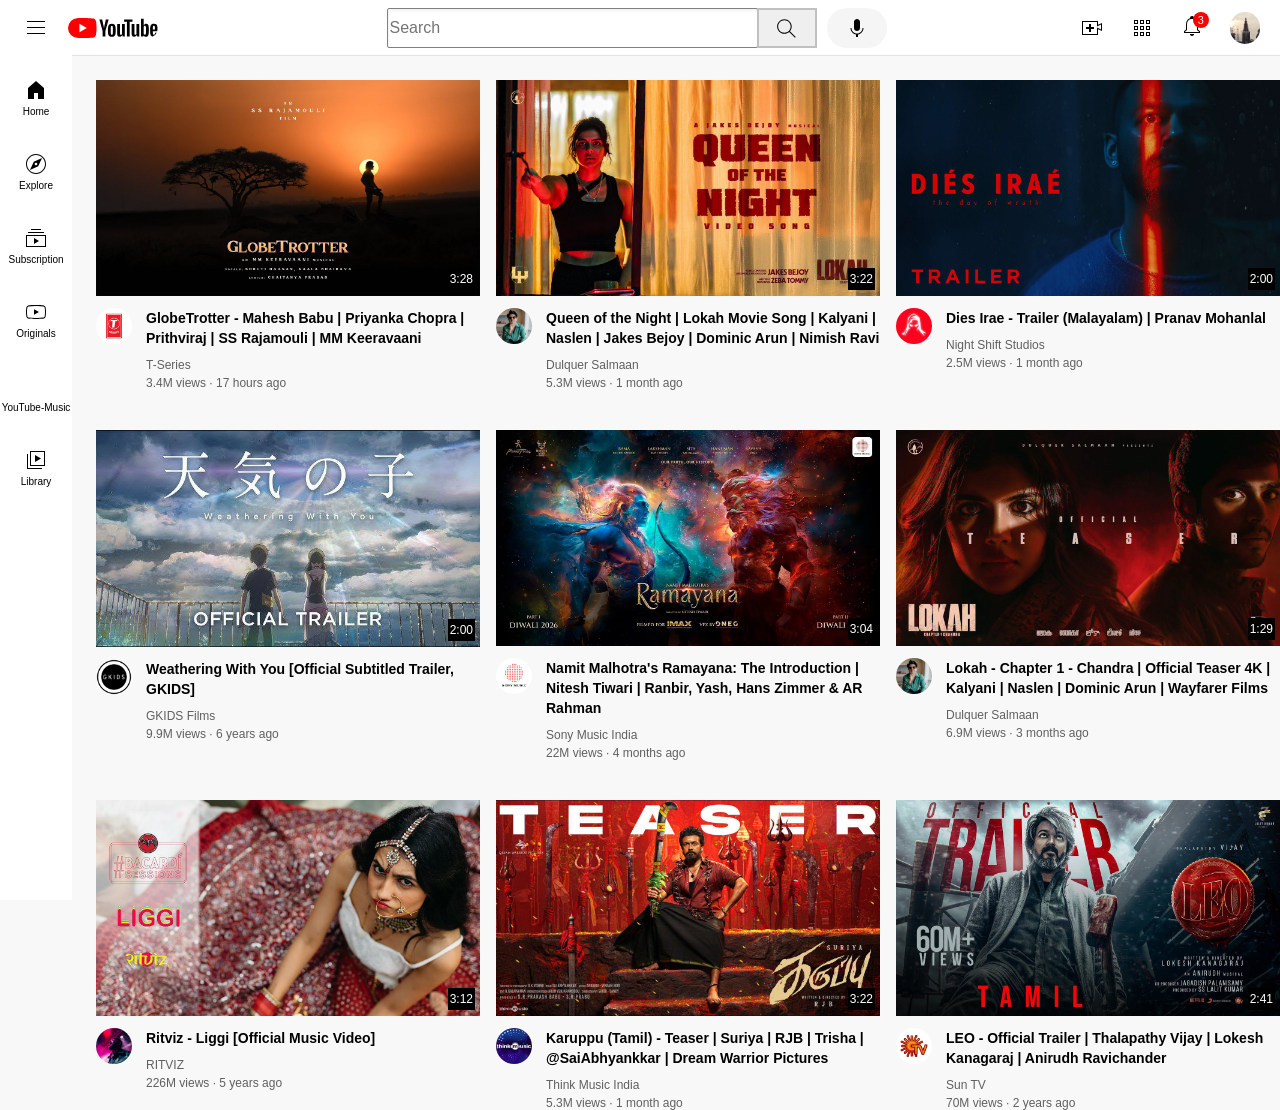
==== index.html @ 593ebe01 "renamed to index.html for GitHub Pages" ====
<!DOCTYPE html>
<html lang="en">
<head>
    <meta charset="UTF-8">
    <meta name="viewport" content="width=device-width, initial-scale=1.0">
    <title>YouTubeclone</title>
    <link rel="stylesheet" href="styles/video.css">
    <link rel="stylesheet" href="styles/header.css">
    <link rel="stylesheet" href="styles/general.css">
    <link rel="stylesheet" href="styles/sidebar.css">
</head>
<body>


<div class="header">

<div class="left-section">
<img class="hamburger-menu" src="icons/hamburger-menu.svg" alt="">
<img class="youtube-logo" src="icons/youtube-logo.svg" alt="">
</div>

<div class="middle-section">
<input class="search-bar" type="text" placeholder="Search">

<button class="search-button">
<img class="search-icons" src="icons/search.svg" alt="">
<div class="tooltip">Search</div>    
</button>
<button class="voice-search-button"> 
<img class="voice-search-icon" src="icons/voice-search-icon.svg" alt="">
</button>
</div>

<div class="right-section">
<img class="upload-icons" src="icons/upload.svg" alt="">
<img class="youtube-apps-icons" src="icons/youtube-apps.svg" alt="">
<div class="notifications-icons-container">
<img class="notifications-icons" src="icons/notifications.svg" alt="">
<div class="notification-count">3</div>
</div>

<img class="current-user-picture" src="chanel-pictures/Pala.jpg" alt="">
</div>
</div>

<div class="side-bar">

<div class="sidebar-link">
<img src="icons/home.svg" alt="">
<div>Home</div>
</div>
<div class="sidebar-link">
<img src="icons/explore.svg" alt="">
<div>Explore</div>
</div>
<div class="sidebar-link">
<img src="icons/subscriptions.svg" alt="">
<div>Subscription</div>
</div>
<div class="sidebar-link">
<img src="icons/originals.svg" alt="">
<div>Originals</div>
</div>
<div class="sidebar-link">
<img src="icons/youtube-music.svg" alt="">
<div>YouTube-Music</div>
</div>
<div class="sidebar-link">
<img src="icons/library.svg" alt="">
<div>Library</div>
</div>

</div>

<div class="video-grid"> 
<a href="https://youtu.be/0oIvIwJ3qKg?si=9H8IpR0Sf2zk4hbt" class="video-preview">
<div class="thumbnail-row">
<img class="thumbnails" src="thumbnails/Globetrotter.jpg" alt="">
<div class="video-time">3:28</div>
</div>

<div class="video-info-grid">
<div class="chanel-picture">
<img class="profile-picture" src="chanel-pictures/T-series.jpg" alt="">
</div>
<div class="video-info">
<p class="video-title">GlobeTrotter - Mahesh Babu | Priyanka Chopra | Prithviraj | SS Rajamouli | MM Keeravaani</p>
<p class="video-author">T-Series</p>
<p class="video-stats">3.4M views &#183 17 hours ago</p>
</div>
</div> 
</a>

<a href="https://youtu.be/DXm6diugHCc?si=QHAbHOcnzCf-R_RY" class="video-preview">
<div class="thumbnail-row">
<img class="thumbnails" src="thumbnails/Lokah-Queen.jpg" alt="">
<div class="video-time">3:22</div>
</div>
<div class="video-info-grid">
<div class="chanel-picture">
<img class="profile-picture" src="chanel-pictures/dqsalman.jpg" alt="">
</div>
<div class="video-info">
<p class="video-title">Queen of the Night | Lokah Movie Song | Kalyani | Naslen | Jakes Bejoy | Dominic Arun | Nimish Ravi</p>
<p class="video-author">Dulquer Salmaan</p>
<p class="video-stats">5.3M views &#183 1 month ago</p>
</div>
</div>
</a>

<a href="https://youtu.be/S1FGXOamA5I?si=O52lsT6pbvv0F_Ot" class="video-preview">
<div class="thumbnail-row">
<img class="thumbnails" src="thumbnails/Dies Irae.jpg" alt="">
<div class="video-time">2:00</div>
</div>

<div class="video-info-grid">
<div class="chanel-picture">
<img class="profile-picture" src="chanel-pictures/Night Shift.jpg" alt="">
</div>
<div class="video-info">
<p class="video-title">Dies Irae - Trailer (Malayalam) | Pranav Mohanlal</p>
<p class="video-author">Night Shift Studios</p>
<p class="video-stats">2.5M views &#183 1 month ago</p>
</div>
</div> 
</a>

<a href="https://youtu.be/Q6iK6DjV_iE?si=RsnCZMeVHOcnkAAb" class="video-preview">
<div class="thumbnail-row">
<img class="thumbnails" src="thumbnails/weathering with you.jpg" alt="">
<div class="video-time">2:00</div>
</div>
<div class="video-info-grid">
<div class="chanel-picture">
<img class="profile-picture" src="chanel-pictures/channels4_profile.jpg" alt="">
</div>
<div class="video-info">
<p class="video-title">Weathering With You [Official Subtitled Trailer, GKIDS]</p>
<p class="video-author">GKIDS Films</p>
<p class="video-stats">9.9M views &#183 6 years ago</p>
</div>
</div>
</a>

<a href="https://youtu.be/gzUu-FJ7s-Y?si=9zWEPDcI8IpvMNgK" class="video-preview">
<div class="thumbnail-row">
<img class="thumbnails" src="thumbnails/Ramayana.jpg" alt="">
<div class="video-time">3:04</div>
</div>

<div class="video-info-grid">
<div class="chanel-picture">
<img class="profile-picture" src="chanel-pictures/Sony Music.jpg" alt="">
</div>
<div class="video-info">
<p class="video-title">Namit Malhotra's Ramayana: The Introduction | Nitesh Tiwari | Ranbir, Yash, Hans Zimmer & AR Rahman</p>
<p class="video-author">Sony Music India</p>
<p class="video-stats">22M views &#183 4 months ago</p>
</div>
</div> 
</a>

<a href="https://youtu.be/u1Pz6OVZ5js?si=JT7D7ACYo405u3Kj" class="video-preview">
<div class="thumbnail-row">
<img class="thumbnails" src="thumbnails/Lokah-teaser.jpg" alt="">
<div class="video-time">1:29</div>
</div>
<div class="video-info-grid">
<div class="chanel-picture">
<img class="profile-picture" src="chanel-pictures/dqsalman.jpg" alt="">
</div>
<div class="video-info">
<p class="video-title">Lokah - Chapter 1 - Chandra | Official Teaser 4K | Kalyani | Naslen | Dominic Arun | Wayfarer Films</p>
<p class="video-author">Dulquer Salmaan</p>
<p class="video-stats">6.9M views &#183 3 months ago</p>
</div>
</div>
</a>

<a href="https://youtu.be/6BYIKEH0RCQ?si=1m7LI1rjW6Z7vqKq" class="video-preview">
<div class="thumbnail-row">
<img class="thumbnails" src="thumbnails/Liggi.jpg" alt="">
<div class="video-time">3:12</div>
</div>

<div class="video-info-grid">
<div class="chanel-picture">
<img class="profile-picture" src="chanel-pictures/Ritviz.jpg" alt="">
</div>
<div class="video-info">
<p class="video-title">Ritviz - Liggi [Official Music Video]</p>
<p class="video-author">RITVIZ</p>
<p class="video-stats">226M views &#183 5 years ago</p>
</div>
</div> 
</a>

<a href="https://youtu.be/Llss1aRo8tw?si=kUxomTq5mIpQwW3O" class="video-preview">
<div class="thumbnail-row">
<img class="thumbnails" src="thumbnails/karuppu.jpg" alt="">
<div class="video-time">3:22</div>
</div>
<div class="video-info-grid">
<div class="chanel-picture">
<img class="profile-picture" src="chanel-pictures/think.jpg" alt="">
</div>
<div class="video-info">
<p class="video-title">Karuppu (Tamil) - Teaser | Suriya | RJB | Trisha | ‪@SaiAbhyankkar‬ | Dream Warrior Pictures</p>
<p class="video-author">Think Music India</p>
<p class="video-stats">5.3M views &#183 1 month ago</p>
</div>
</div>
</a>

<a href="https://youtu.be/Po3jStA673E?si=HiaaKYqFZc07mJOI" class="video-preview">
<div class="thumbnail-row">
<img class="thumbnails" src="thumbnails/Leo.jpg" alt="">
<div class="video-time">2:41</div>
</div>

<div class="video-info-grid">
<div class="chanel-picture">
<img class="profile-picture" src="chanel-pictures/Sun tv.jpg" alt="">
</div>
<div class="video-info">
<p class="video-title">LEO - Official Trailer | Thalapathy Vijay | Lokesh Kanagaraj | Anirudh Ravichander</p>
<p class="video-author">Sun TV</p>
<p class="video-stats">70M views &#183 2 years ago</p>
</div>
</div> 
</a>



</div>  


</body>
</html>
---- styles/video.css ----
.thumbnails{
    width: 100%;
    
}

.video-title{
    margin-top: 0;
    font-size: 14px;
    font-weight: bold;
    line-height: 20px;
    margin-bottom: 10px;
}


.video-info-grid{
    display: grid;
    grid-template-columns: 50px 1fr;

}

.video-preview{
    text-decoration: none;   /* removes underline */
  color: inherit;          /* keeps original text color */
}

.profile-picture{
    width: 36px;
    border-radius: 50px;
}

.thumbnail-row{
    margin-bottom: 8px;
    position: relative;
}

.video-author,
.video-stats{
    font-size: 12px;
    color: rgb(96, 96, 96);   
}

.video-author{
    margin-bottom: 4px;
}

.video-grid{
    display: grid;
    grid-template-columns: 1fr 1fr 1fr;
    column-gap: 16px;
    row-gap: 40px;
}

.video-time{
    font-family: roboto,arial;
    font-size: 12px;
    font-weight: 500;
    padding-left: 2px;
    padding-right: 2px;
    padding-top: 4px;
    padding-bottom: 4px;
    background-color: black;
    color: white;
    position: absolute;
    bottom: 10px;
    right: 5px;
}
---- styles/header.css ----
.header{
    height: 55px;
    display: flex;
    flex-direction: row;
    justify-content: space-between;
    position: fixed;
    top: 0;
    left: 0;
    right: 0;
    background-color: white;
    border-bottom-width: 1px;
    border-bottom-style: solid;
    border-bottom-color: rgb(228, 228, 228);
    z-index: 100;
}

.left-section{
    
    display: flex;
    align-items: center;
}

.middle-section{
    flex: 1;
    margin-left: 70px;
    margin-right: 35px;
    max-width: 500px;
    display: flex;
    align-items: center;
}

.search-bar{
    flex: 1;
    height: 36px;
    font-size: 16px;
    border-width: 1px;
    border-style: solid;
    border-color: gray;
    border-radius: 2px;
    box-shadow: inset 1px 2px 3px rgba(0, 0, 0, 0.05);
    width: 0;
}

.search-bar::placeholder{
    font-family: roboto,arial;
    font-size: 16px;

}

.search-button{
    height: 40px;
    width: 60px;
    border-width: 1;
    border-style: solid;
    border-color: rgb(192, 192, 192);
    margin-left: -1px;
    margin-right: 10px;
    position: relative;
}

.search-button .tooltip{
    position: absolute;
    background-color: gray;
    color: white;
    padding-top: 4px;
    padding-bottom: 4px;
    padding-left: 8px;
    padding-right: 8px;
    border-radius: 2px;
    font-size: 12px;
    bottom: -30px;
    opacity: 0;
    transition: opacity 0.15s;
    pointer-events: none;
}

.search-button:hover .tooltip{
    opacity: 1;
}

.search-icons{
    height: 25px;
    margin-top: 4px;
    
}

.voice-search-button{
    height: 40px;
    width: 60px;
    border: none;
    border-radius: 24px;
    background-color: rgb(245, 245, 245);
}

.voice-search-icon{
    height: 24px;
    margin-top: 4px;
    
}

.right-section{
    width: 180px;
    margin-right: 20px;
    display: flex;
    align-items: center;
    justify-content: space-between;
    flex-shrink: 0;
}

.upload-icons{
    height: 24px;
}

.youtube-apps-icons{
    height: 24px;
}

.notifications-icons{
    height: 24px;
} 

.notifications-icons-container{
    position: relative;
}

.notification-count{
    position: absolute;
    top: -2px;
    right: -5px;
    background-color: red;
    color: white;
    font-family: roboto,arial;
    font-size: 11px;
    padding-left: 5px;
    padding-right: 5px;
    padding-top: 2px;
    padding-bottom: 2px;
    border-radius: 10px;
}

.current-user-picture{
    height: 32px;
    border-radius: 30px;
}

.hamburger-menu{
    height: 24px;
    margin-left: 24px;
    margin-right: 20px;
}

.youtube-logo{
    height: 20px;
    border-radius: 16px;
}
---- styles/general.css ----
p{
    font-family: arial;
    margin-top: 0;
    margin-bottom: 0;
}

body{
    margin: 0;
    padding-top: 80px;
    padding-left: 96px;
    background-color: rgb(248, 248, 248);
}
---- styles/sidebar.css ----
.side-bar{
   position: fixed;
   left: 0;
   bottom: 0;
   top: 55px;
   background-color: white;
   width: 72px;
   z-index: 200;
   padding-top: 5px;

}

.sidebar-link{
   height: 74px;
   display: flex;
   justify-content: center;
   align-items: center;
   flex-direction: column;
   cursor: pointer;
}

.sidebar-link:hover{
   background-color: lightgray;

}

.sidebar-link img{
   height: 24px;
   margin-bottom: 4px;
}

.sidebar-link div{
   font-family: roboto,arial;
   font-size: 10px;

}
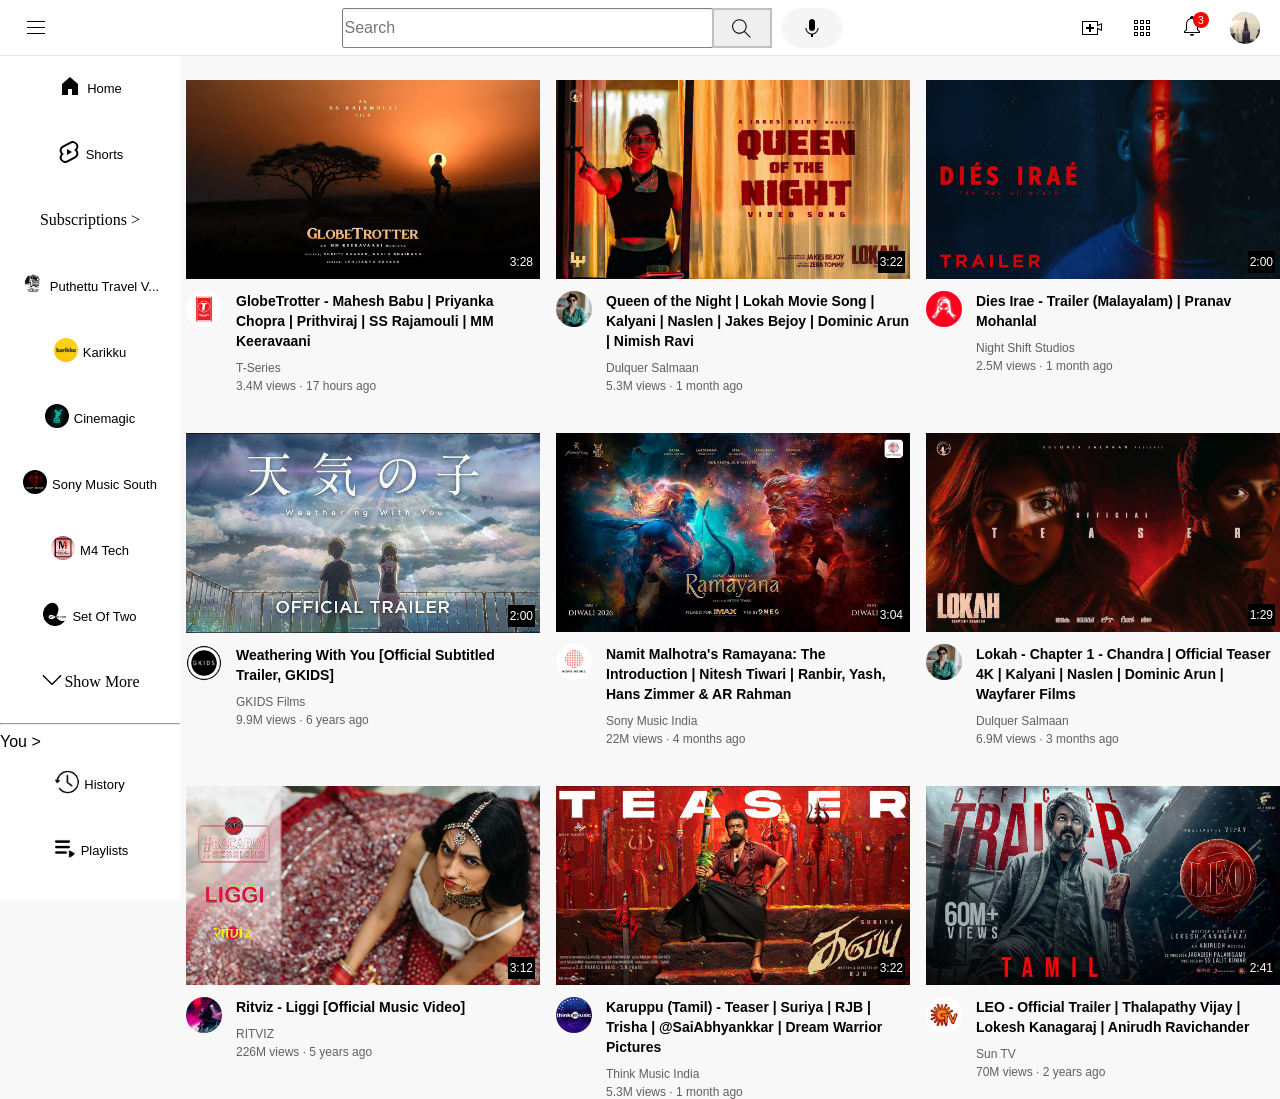
==== commit ca63a29f: "youtube" ====
--- a/index.html
+++ b/index.html
@@ -50,27 +50,110 @@
 <div>Home</div>
 </div>
 <div class="sidebar-link">
-<img src="icons/explore.svg" alt="">
-<div>Explore</div>
-</div>
-<div class="sidebar-link">
-<img src="icons/subscriptions.svg" alt="">
-<div>Subscription</div>
-</div>
-<div class="sidebar-link">
-<img src="icons/originals.svg" alt="">
-<div>Originals</div>
-</div>
-<div class="sidebar-link">
-<img src="icons/youtube-music.svg" alt="">
-<div>YouTube-Music</div>
-</div>
-<div class="sidebar-link">
-<img src="icons/library.svg" alt="">
-<div>Library</div>
-</div>
-
-</div>
+<img src="icons/icons8-youtube-shorts-24.png" alt="">
+<div>Shorts</div>
+</div>
+<div class="sidebar-link">Subscriptions ></div>
+<div class="sidebar-link">
+<img src="icons/Puthettu.jpg" alt="">
+<div>Puthettu Travel V...</div>
+</div>
+
+<div class="sidebar-link">
+<img src="icons/Karikku.jpg" alt="">
+<div>Karikku</div>
+</div>
+<div class="sidebar-link">
+<img src="icons/Cinemagic.jpg" alt="">
+<div>Cinemagic</div>
+</div>
+<div class="sidebar-link">
+<img src="icons/Sony Music.jpg" alt="">
+<div>Sony Music South</div>
+</div>
+<div class="sidebar-link">
+<img src="icons/M4 tech.jpg" alt="">
+<div>M4 Tech</div>
+</div>
+<div class="sidebar-link">
+<img src="icons/Set of two.jpg" alt="">
+<div>Set Of Two</div>
+</div>
+<div class="sidebar-link">
+    <img src="icons/down.jpg" alt="">
+    Show More</div>
+<hr>
+<p>You ></p>
+<div class="sidebar-link">
+<img src="icons/watchlater.png" alt="">
+<div>History</div>
+</div>
+<div class="sidebar-link">
+<img src="icons/playlist.png" alt="">
+<div>Playlists</div>
+</div>
+<div class="sidebar-link">
+<img src="icons/watchlater.png" alt="">
+<div>Watch Later</div>
+</div>
+<div class="sidebar-link">
+<img src="icons/like.png" alt="">
+<div>Liked Videos</div>
+</div>
+<div class="sidebar-link">
+<img src="icons/videos.png" alt="">
+<div>Your Videos</div>
+</div>
+<div class="sidebar-link">
+<img src="icons/downloads.png" alt="">
+<div>Downloads</div>
+</div>
+<div class="sidebar-link">Show More</div>
+<hr>
+<p>Explore ></p>
+<div class="sidebar-link">
+<img src="icons/shopping.jpg" alt="">
+<div>Shopping</div>
+</div>
+<div class="sidebar-link">
+<img src="icons/music.png" alt="">
+<div>Music</div>
+</div>
+<div class="sidebar-link">
+<img src="icons/film.jpg" alt="">
+<div>Films</div>
+</div>
+<div class="sidebar-link">
+    <img src="icons/down.jpg" alt="">
+    Show More</div>
+<hr>
+<p>More From YouTube ></p>
+<div class="sidebar-link">
+<img src="icons/youtube-music-icon-free-png.webp" alt="">
+<div>YouTube Music</div>
+</div>
+<div class="sidebar-link">
+<img src="icons/kids.png" alt="">
+<div>YouTube Kids</div>
+</div>
+<hr>
+<div class="sidebar-link">
+<img src="icons/repot.png" alt="">
+<div>Report History</div>
+</div>
+<div>
+<p class="footer">About Press Copyright</p>
+<p class="footer">Contact us Creator Advertise</p>
+<p class="footer">Developers</p>
+<p class="footer">Terms Privacy Policy & Safety</p>
+<p class="footer">How YouTube Works Test</p>
+<p class="footer">New Features</p>
+<p class="footer">© 2026 Google LLCgit</p>
+
+</div>
+
+</div>
+
 
 <div class="video-grid"> 
 <a href="https://youtu.be/0oIvIwJ3qKg?si=9H8IpR0Sf2zk4hbt" class="video-preview">
--- a/styles/video.css
+++ b/styles/video.css
@@ -21,7 +21,12 @@
 
 .video-preview{
     text-decoration: none;   /* removes underline */
-  color: inherit;          /* keeps original text color */
+    color: inherit;          /* keeps original text color */
+}
+
+.video-preview:hover {
+  background-color: #606060;
+  
 }
 
 .profile-picture{
@@ -49,6 +54,7 @@
     grid-template-columns: 1fr 1fr 1fr;
     column-gap: 16px;
     row-gap: 40px;
+    margin-left: 90px;
 }
 
 .video-time{
--- a/styles/sidebar.css
+++ b/styles/sidebar.css
@@ -1,21 +1,19 @@
 .side-bar{
    position: fixed;
+   top: 55px;
+   bottom: 0;
    left: 0;
-   bottom: 0;
-   top: 55px;
+   width: 180px;
    background-color: white;
-   width: 72px;
-   z-index: 200;
-   padding-top: 5px;
-
+   overflow-y: auto; /* scroll if needed */
 }
 
 .sidebar-link{
-   height: 74px;
+   height: 66px;
    display: flex;
    justify-content: center;
    align-items: center;
-   flex-direction: column;
+   
    cursor: pointer;
 }
 
@@ -27,10 +25,18 @@
 .sidebar-link img{
    height: 24px;
    margin-bottom: 4px;
+   border-radius: 15px;
 }
 
 .sidebar-link div{
    font-family: roboto,arial;
-   font-size: 10px;
+   font-size: 13px;
+   margin-left: 5px;
+   
+}
 
+.footer{ 
+  font-size: 12px;
+  color: #606060;
+  padding: 10px;
 }
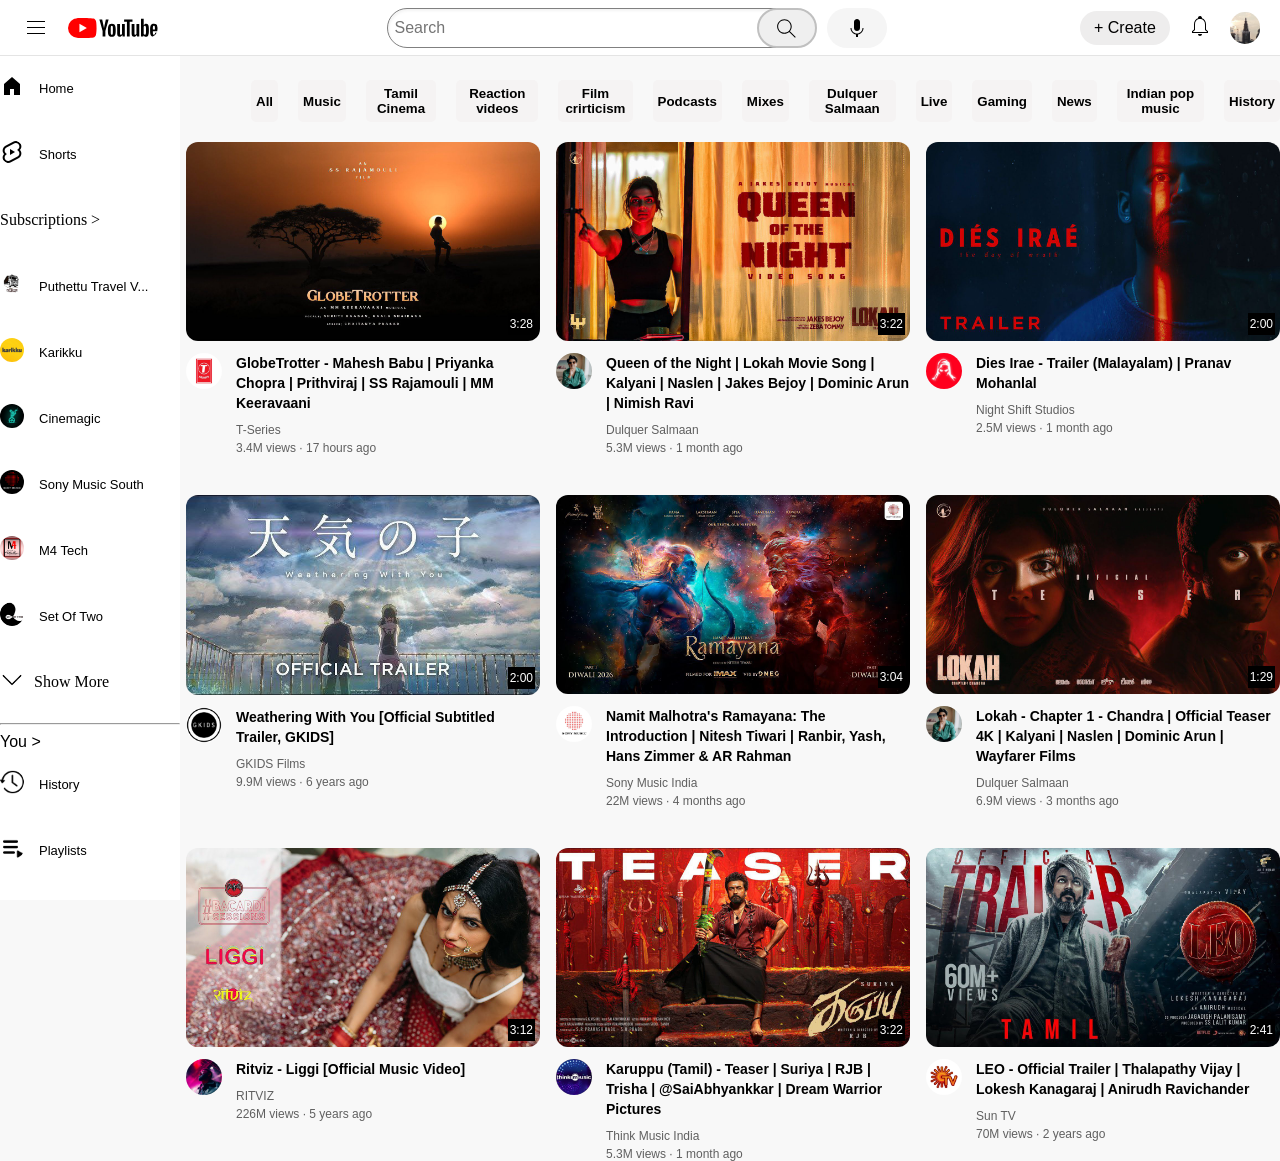
==== commit 8d344322: "Initial commit - YouTube clone" ====
--- a/index.html
+++ b/index.html
@@ -28,17 +28,17 @@
 </button>
 <button class="voice-search-button"> 
 <img class="voice-search-icon" src="icons/voice-search-icon.svg" alt="">
+ 
 </button>
 </div>
 
 <div class="right-section">
-<img class="upload-icons" src="icons/upload.svg" alt="">
-<img class="youtube-apps-icons" src="icons/youtube-apps.svg" alt="">
+<p>+ Create</p>
+
 <div class="notifications-icons-container">
 <img class="notifications-icons" src="icons/notifications.svg" alt="">
-<div class="notification-count">3</div>
-</div>
-
+
+</div>
 <img class="current-user-picture" src="chanel-pictures/Pala.jpg" alt="">
 </div>
 </div>
@@ -149,11 +149,26 @@
 <p class="footer">How YouTube Works Test</p>
 <p class="footer">New Features</p>
 <p class="footer">© 2026 Google LLCgit</p>
-
-</div>
-
-</div>
-
+</div>
+
+</div>
+
+<div class="category-list">
+<button>All</button>
+<button>Music</button>
+<button>Tamil Cinema</button>
+<button>Reaction videos</button>
+<button>Film crirticism</button>
+<button>Podcasts</button>
+<button>Mixes</button>
+<button>Dulquer Salmaan</button>
+<button>Live</button>
+<button>Gaming</button>
+<button>News</button>
+<button>Indian pop music</button>
+<button>History</button>
+
+</div>
 
 <div class="video-grid"> 
 <a href="https://youtu.be/0oIvIwJ3qKg?si=9H8IpR0Sf2zk4hbt" class="video-preview">
@@ -314,8 +329,6 @@
 </div> 
 </a>
 
-
-
 </div>  
 
 
--- a/styles/video.css
+++ b/styles/video.css
@@ -1,7 +1,7 @@
 
 .thumbnails{
     width: 100%;
-    
+    border-radius: 12px;
 }
 
 .video-title{
@@ -20,13 +20,15 @@
 }
 
 .video-preview{
-    text-decoration: none;   /* removes underline */
-    color: inherit;          /* keeps original text color */
+    text-decoration: none;   
+    color: inherit;        
 }
 
 .video-preview:hover {
   background-color: #606060;
-  
+  transition: transform 0.3s;
+  border-radius: 12px;   /* curve the corners */
+  overflow: hidden;     
 }
 
 .profile-picture{
@@ -37,6 +39,7 @@
 .thumbnail-row{
     margin-bottom: 8px;
     position: relative;
+    
 }
 
 .video-author,
@@ -55,6 +58,7 @@
     column-gap: 16px;
     row-gap: 40px;
     margin-left: 90px;
+    
 }
 
 .video-time{
--- a/styles/header.css
+++ b/styles/header.css
@@ -36,7 +36,7 @@
     border-width: 1px;
     border-style: solid;
     border-color: gray;
-    border-radius: 2px;
+    border-radius: 50px;
     box-shadow: inset 1px 2px 3px rgba(0, 0, 0, 0.05);
     width: 0;
 }
@@ -44,7 +44,7 @@
 .search-bar::placeholder{
     font-family: roboto,arial;
     font-size: 16px;
-
+    padding-left: 5px;
 }
 
 .search-button{
@@ -53,10 +53,12 @@
     border-width: 1;
     border-style: solid;
     border-color: rgb(192, 192, 192);
-    margin-left: -1px;
+    margin-left: -50px;
     margin-right: 10px;
     position: relative;
+    border-radius: 50px;
 }
+
 
 .search-button .tooltip{
     position: absolute;
@@ -72,11 +74,13 @@
     opacity: 0;
     transition: opacity 0.15s;
     pointer-events: none;
+    
 }
 
 .search-button:hover .tooltip{
     opacity: 1;
 }
+
 
 .search-icons{
     height: 25px;
@@ -107,6 +111,15 @@
     flex-shrink: 0;
 }
 
+.right-section p{
+  background-color: #eeeded;  
+  color: black;       
+  padding: 8px 14px;       
+  border-radius: 20px;  
+  font-size: 16px;
+  cursor: pointer;
+}
+
 .upload-icons{
     height: 24px;
 }
@@ -121,21 +134,6 @@
 
 .notifications-icons-container{
     position: relative;
-}
-
-.notification-count{
-    position: absolute;
-    top: -2px;
-    right: -5px;
-    background-color: red;
-    color: white;
-    font-family: roboto,arial;
-    font-size: 11px;
-    padding-left: 5px;
-    padding-right: 5px;
-    padding-top: 2px;
-    padding-bottom: 2px;
-    border-radius: 10px;
 }
 
 .current-user-picture{
--- a/styles/general.css
+++ b/styles/general.css
@@ -9,4 +9,25 @@
     padding-top: 80px;
     padding-left: 96px;
     background-color: rgb(248, 248, 248);
+}
+
+.category-list{
+    
+    padding-left: 150px;
+    padding-bottom: 20px;
+    margin-left: 5px;
+    display: flex;
+    flex-direction: row;
+    gap: 20px;
+}
+
+.category-list button{
+    color: black;
+    background-color:  #f5f3f3;
+    border-radius: 5px;
+    font-weight: bold;
+    border-style: none;
+    padding: 6px 5px;
+    cursor: pointer;
+    
 }
--- a/styles/sidebar.css
+++ b/styles/sidebar.css
@@ -11,9 +11,9 @@
 .sidebar-link{
    height: 66px;
    display: flex;
-   justify-content: center;
    align-items: center;
-   
+   justify-content: flex-start;
+   gap: 10px;
    cursor: pointer;
 }
 
